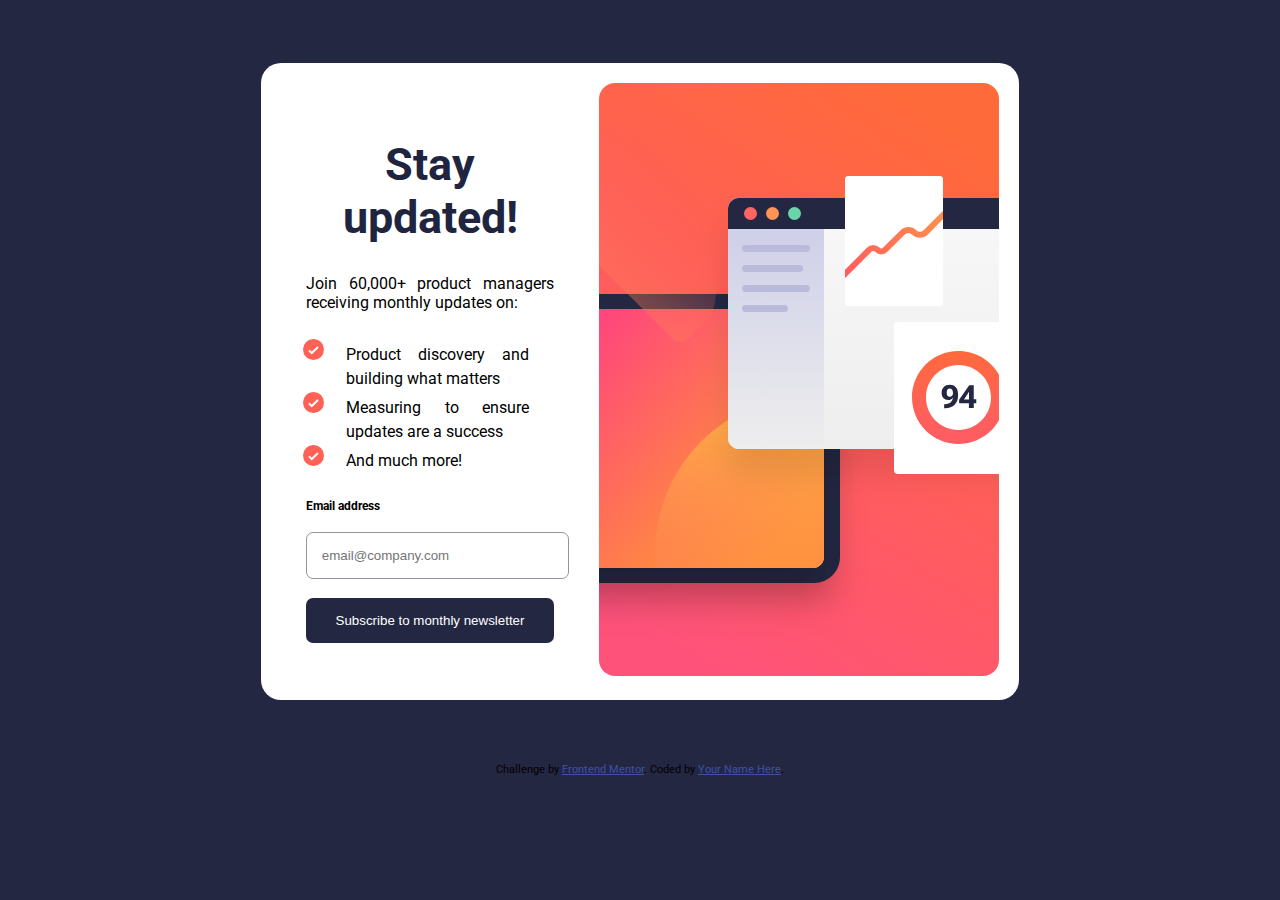
==== index.html @ 81dee1d8 "first commit" ====
<!DOCTYPE html>
<html lang="en">
<head>
  <meta charset="UTF-8">
  <meta name="viewport" content="width=device-width, initial-scale=1.0"> <!-- displays site properly based on user's device -->

  <link rel="icon" type="image/png" sizes="32x32" href="./assets/images/favicon-32x32.png">
  <link rel="stylesheet" href="assets/styles.css">
  <title>Frontend Mentor | Newsletter sign-up form with success message</title>
  <style>
    .invalid {
      background-color: #ffe4e4; /* Light red */
      border-color: #ff3333; /* Red */
    }
  </style>
</head>
<body>

  <!-- Sign-up form start -->

  <div class="main">
    <div class="left">
      <h1>Stay updated!</h1>
    
      <p>Join 60,000+ product managers receiving monthly updates on:</p>
    
      <ul>
        <li>Product discovery and building what matters</li>
        <li>Measuring to ensure updates are a success</li>
        <li>And much more!</li>
      </ul>
      <form id="signupForm" action="success.html" method="post">

        <div class="error-label">
          <label for="email"><strong>Email address</strong></label>
          <p class="error-msg" id="error">Valid email required</p>
        </div>

        <br>
        <input class="email" id="email" type="email" placeholder="email@company.com">
        <br><br>
        <input class="btn" id="btn" type="submit" value="Subscribe to monthly newsletter">
      </form>
    
  </div>
  
  <div class="right">
    <img src="assets/images/illustration-sign-up-desktop.svg" alt=""/>
    <!-- <embed src="assets/images/illustration-sign-up-desktop.svg" type="image/svg+xml"> -->
  </div>
</div>
<!-- Sign-up form end -->
  
  <div class="attribution">
    Challenge by <a href="https://www.frontendmentor.io?ref=challenge" target="_blank">Frontend Mentor</a>. 
    Coded by <a href="#">Your Name Here</a>.
  </div>

  <script>
    let email = document.querySelector("#email");
    let formSubmit = document.querySelector('#btn');
    let form = document.querySelector("#signupForm");
    let errorParagraph = document.querySelector("#error");
    let emailRegex = /^([\.\_a-zA-Z0-9]+)@([a-zA-Z]+)\.([a-zA-Z]){2,8}$/;
  
    function validateEmail() {
      let valid = emailRegex.test(email.value);
      if (!valid) {
        errorParagraph.style.display = "block";
        email.classList.add("invalid");
      } else {
        errorParagraph.style.display = "none";
        email.classList.remove("invalid");
      }
      return valid;
    }
  
    formSubmit.addEventListener("click", (event) => {
      if (!validateEmail()) {
        event.preventDefault();
      }
    });
  </script>
  
</body>
</html>
---- assets/styles.css ----
@import url('https://fonts.googleapis.com/css2?family=Roboto:wght@400;700&display=swap');


  .attribution { font-size: 11px; text-align: center; }
  .attribution a { color: hsl(228, 45%, 44%); }
body{
    background-color: hsl(234, 29%, 20%);
    font-family:  'Roboto', sans-serif;
}

h1{
    text-align: center;
    font-size: 45px;
    color: #1F253F;
}

.main{
    margin: 5% 20%;
    width: fit-content;
    height: min-content;
    background-color: white;
    border-radius: 20px;
    padding: 20px;
    display: flex;
    flex-direction: row;
    justify-self: center;
    justify-content: center;

}

.left{
    margin-right: 20px;
    padding: 25px;
    text-align: justify !important;
}

ul{
    list-style-position: outside;
    padding: 10px 25px;
    
}

li{
    list-style-image: url('images/icon-list.svg');
    line-height: 1.5;
    padding-left :15px ;
}
li::marker{
    font-size: 20px;
}

form{
    width: 100%;
}

label{
    font-size: 12px;
}

.email{
    padding: 15px;
    border-radius: 7px;
    width: 93%;
    border: 0.5px solid hsl(231, 7%, 60%);
}

.email:hover{
    border: 1px solid black;
    cursor: pointer;
}

.btn{
    width: 100%;
    color: white;
    background-color: hsl(234, 29%, 20%);
    border-radius: 7px;
    padding: 15px;
    border: none;
}

.btn:hover{
    background-image: linear-gradient(to right, #FF5476, #FF6841);
    cursor: pointer;
}

.error-label{
    display: flex;
    flex-direction: row;
    justify-content: space-between;
    align-items: center;
}

.signupForm.invalid input:first-of-type {
    border: hsl(14, 97%, 43%) 1px solid;
    background-color: hsla(14, 99%, 40%, 0.1);
    color: hsl(14, 97%, 43%);
  }
  
  .signupForm.valid input:first-of-type {
    border: hsl(107, 62%, 31%) 1px solid;
    background-color: hsla(107, 62%, 31%, 0.1);
    color: hsl(107, 62%, 31%);
  }
  
  .signupForm.invalid #error {
    display: block;
  }
  
  .signupForm.valid #error {
    display: none;
  }
  .error-msg#error {
    color: hsl(14, 97%, 43%);
    display: none;
    font-size: 12px;
    margin: 0;
  }

embed{
    width: auto;
    height: 450px;
}

@media screen and (max-width: 375px) {
    .body{
        margin: 0;
    }
    .main {
        margin: 0;
        width: 100%;
        height: auto;
        border-radius: 0;
        padding: 0;
      flex-direction: column-reverse;
      /* width: min(400px, 100vw); */
      justify-content: flex-end;
    }
  
    .right {
      padding: 0;
      width: 100%;
      height: 25%;
      flex-direction: column;
      justify-content: flex-start;
      flex-basis: unset;
    }
    .right img{
        width: 100%;
        height: auto;
        content: url(../assets/images/illustration-sign-up-mobile.svg);
    }
}
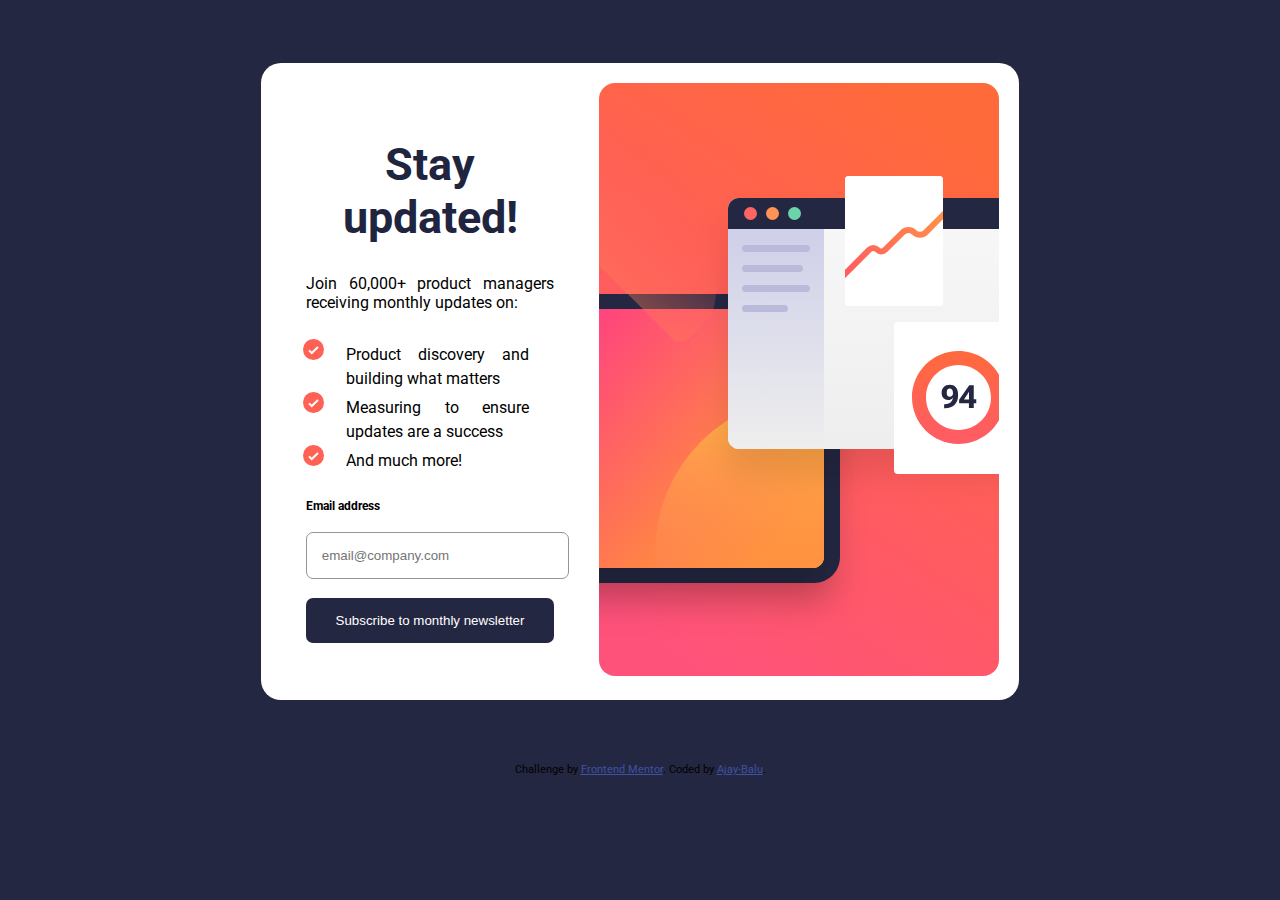
==== commit 77e9c83a: "Update index.html" ====
--- a/index.html
+++ b/index.html
@@ -39,7 +39,7 @@
         <br>
         <input class="email" id="email" type="email" placeholder="email@company.com">
         <br><br>
-        <input class="btn" id="btn" type="submit" value="Subscribe to monthly newsletter">
+        <a herf="https://ajay-balu.github.io/signup-form-with-success-screen/success.html"><input class="btn" id="btn" type="submit" value="Subscribe to monthly newsletter"></a>
       </form>
     
   </div>
@@ -53,7 +53,7 @@
   
   <div class="attribution">
     Challenge by <a href="https://www.frontendmentor.io?ref=challenge" target="_blank">Frontend Mentor</a>. 
-    Coded by <a href="#">Your Name Here</a>.
+    Coded by <a href="#">Ajay-Balu</a>.
   </div>
 
   <script>
@@ -83,4 +83,4 @@
   </script>
   
 </body>
-</html>+</html>
